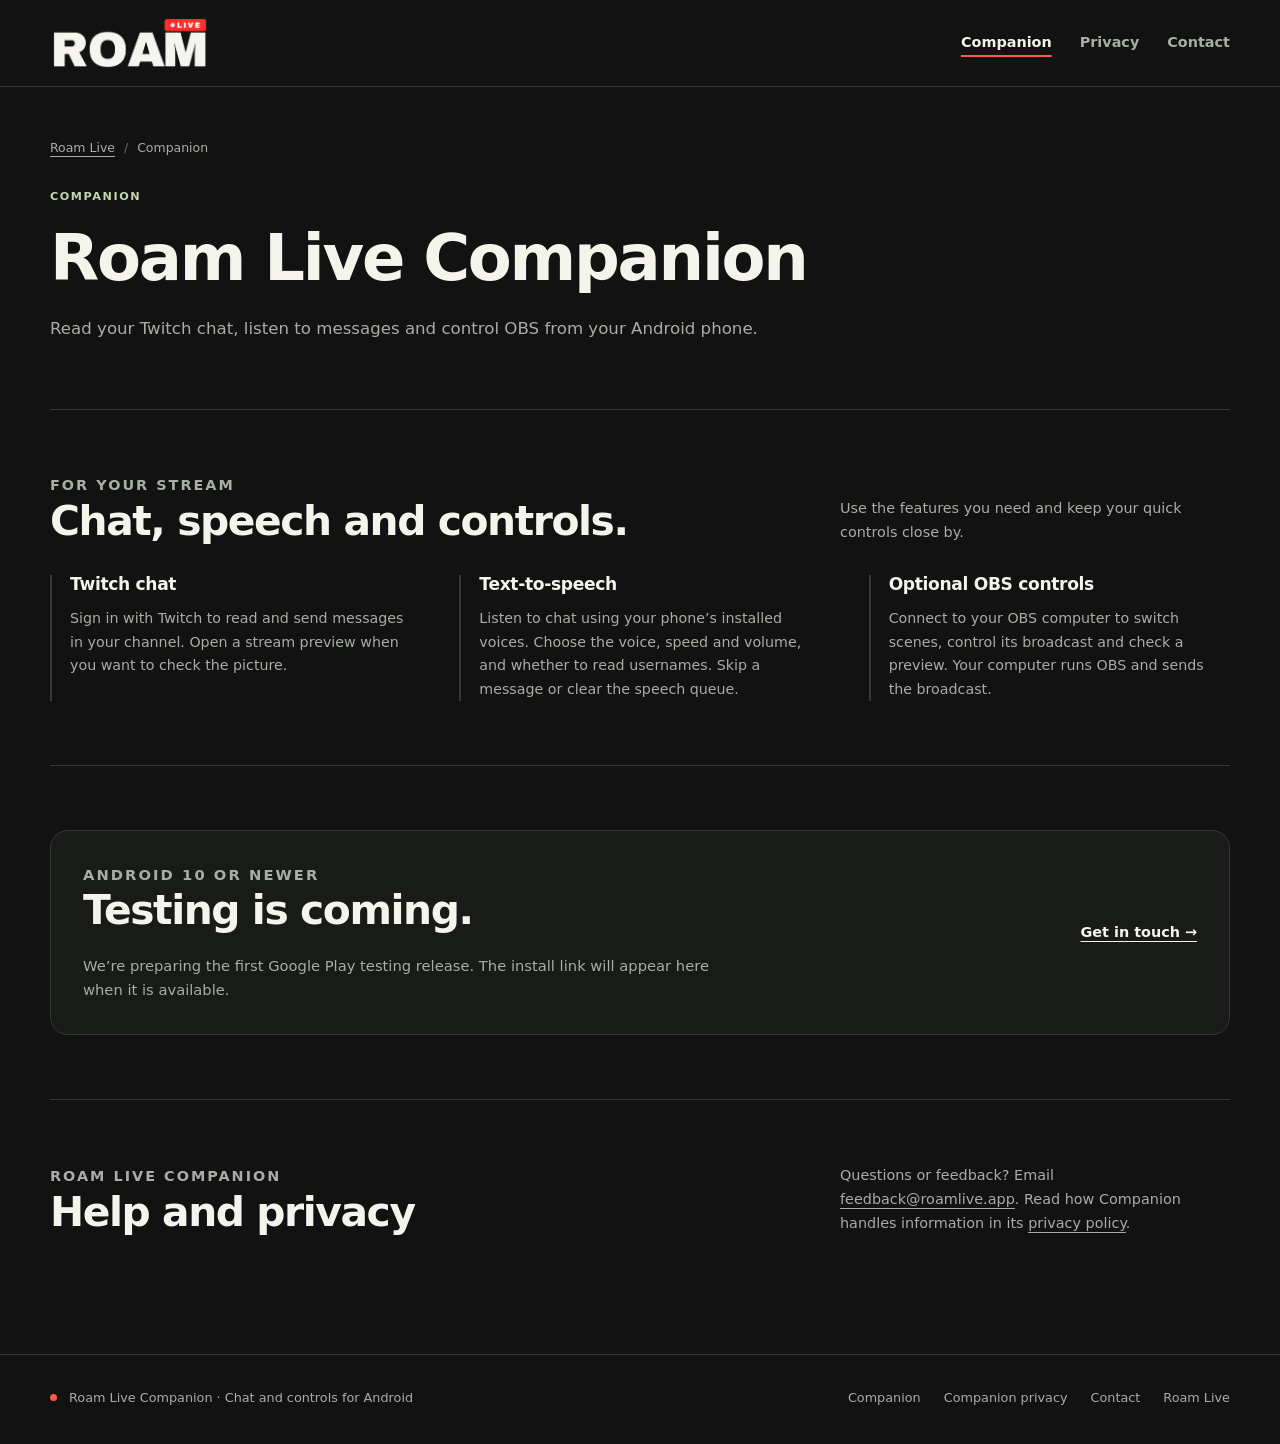
==== companion/index.html @ 7c198215 "Add Companion homepage and privacy policy" ====
<!doctype html>
<html lang="en"><head><meta charset="utf-8"><meta name="viewport" content="width=device-width,initial-scale=1"><meta name="theme-color" content="#111211"><title>Roam Live Companion | Twitch Chat, TTS and OBS Controls</title><meta name="description" content="Read and send Twitch chat, listen with text-to-speech and control OBS from Android. Roam Live Companion is preparing for its first Google Play testing release."><link rel="canonical" href="https://roamlive.app/companion/"><link rel="icon" type="image/svg+xml" href="/assets/favicon.svg"><link rel="stylesheet" href="/style.css?v=13b9493ed096"><meta property="og:type" content="website"><meta property="og:site_name" content="Roam Live"><meta property="og:title" content="Roam Live Companion | Twitch Chat, TTS and OBS Controls"><meta property="og:description" content="Read and send Twitch chat, listen with text-to-speech and control OBS from Android. Roam Live Companion is preparing for its first Google Play testing release."><meta property="og:url" content="https://roamlive.app/companion/"><meta property="og:image" content="https://roamlive.app/assets/social-card.png"><meta property="og:image:width" content="1200"><meta property="og:image:height" content="630"><meta property="og:image:alt" content="Roam Live. IRL streaming on Android."><meta name="twitter:card" content="summary_large_image"><script type="application/ld+json">{"@context":"https://schema.org","@type":"BreadcrumbList","itemListElement":[{"@type":"ListItem","position":1,"name":"Roam Live","item":"https://roamlive.app/"},{"@type":"ListItem","position":2,"name":"Roam Live Companion","item":"https://roamlive.app/companion/"}]}</script><script src="/site.js" defer></script></head>
<body><a class="skip-link" href="#main-content">Skip to content</a><header class="site-header"><div class="wrap header-inner"><a class="brand" href="/" aria-label="Roam Live home"><img src="/assets/wordmark.png" width="659" height="230" alt="Roam Live"></a><nav class="site-nav" aria-label="Main navigation"><a href="/companion/" aria-current="page">Companion</a><a href="/companion/privacy/">Privacy</a><a href="mailto:feedback@roamlive.app">Contact</a></nav></div></header><main id="main-content" class="wrap"><header class="page-head"><div class="breadcrumbs"><a href="/">Roam Live</a><span aria-hidden="true">/</span><span aria-current="page">Companion</span></div><p class="eyebrow">Companion</p><h1>Roam Live Companion</h1><p class="lead">Read your Twitch chat, listen to messages and control OBS from your Android phone.</p></header><section class="section" aria-labelledby="companion-features">
  <div class="section-head"><div><p class="eyebrow">For your stream</p><h2 id="companion-features">Chat, speech and controls.</h2></div><p>Use the features you need and keep your quick controls close by.</p></div>
  <div class="benefit-grid">
    <article><h3>Twitch chat</h3><p>Sign in with Twitch to read and send messages in your channel. Open a stream preview when you want to check the picture.</p></article>
    <article><h3>Text-to-speech</h3><p>Listen to chat using your phone’s installed voices. Choose the voice, speed and volume, and whether to read usernames. Skip a message or clear the speech queue.</p></article>
    <article><h3>Optional OBS controls</h3><p>Connect to your OBS computer to switch scenes, control its broadcast and check a preview. Your computer runs OBS and sends the broadcast.</p></article>
  </div>
</section>
<section class="section" aria-labelledby="companion-testing">
  <div class="home-question"><div><p class="eyebrow">Android 10 or newer</p><h2 id="companion-testing">Testing is coming.</h2><p>We’re preparing the first Google Play testing release. The install link will appear here when it is available.</p></div><a class="text-link" href="mailto:feedback@roamlive.app">Get in touch <span aria-hidden="true">→</span></a></div>
</section>
<section class="section" aria-labelledby="companion-help">
  <div class="section-head"><div><p class="eyebrow">Roam Live Companion</p><h2 id="companion-help">Help and privacy</h2></div><p style="overflow-wrap:anywhere">Questions or feedback? Email <a href="mailto:feedback@roamlive.app">feedback@roamlive.app</a>. Read how Companion handles information in its <a href="/companion/privacy/">privacy policy</a>.</p></div>
</section>
</main><footer class="site-footer"><div class="wrap footer-inner"><div class="footer-brand"><span class="live-dot" aria-hidden="true"></span><span>Roam Live Companion · Chat and controls for Android</span></div><nav class="footer-links" aria-label="Footer navigation"><a href="/companion/">Companion</a><a href="/companion/privacy/">Companion privacy</a><a href="mailto:feedback@roamlive.app">Contact</a><a href="/">Roam Live</a></nav></div></footer></body></html>
---- style.css ----
:root{color-scheme:dark;--bg:#111211;--panel:#191b19;--raised:#222522;--ink:#f4f3ec;--muted:#a8ada6;--line:#353a34;--red:#ff594b;--red-deep:#a82621;--green:#c2d7ad;--max:1180px;--radius:18px;font-family:Inter,ui-sans-serif,system-ui,-apple-system,BlinkMacSystemFont,"Segoe UI",sans-serif;font-size:16px;line-height:1.65}*{box-sizing:border-box}html{scroll-behavior:smooth;scroll-padding-top:100px}body{margin:0;background:var(--bg);color:var(--ink)}img,svg{max-width:100%}img{display:block}a{color:inherit;text-underline-offset:4px;text-decoration-thickness:1px}a:hover{color:var(--red)}button,input{font:inherit}button{cursor:pointer}button,a,input,summary{-webkit-tap-highlight-color:transparent}a:focus-visible,button:focus-visible,summary:focus-visible,input:focus-visible{outline:3px solid var(--green);outline-offset:5px}::selection{background:var(--red);color:var(--bg)}[hidden]{display:none!important}.wrap{width:min(calc(100% - 64px),var(--max));margin-inline:auto}.skip-link{position:fixed;left:16px;top:12px;z-index:100;background:var(--ink);color:var(--bg);padding:12px;transform:translateY(-160%)}.skip-link:focus{transform:none}.site-header{border-bottom:1px solid var(--line);background:var(--bg)}.header-inner{min-height:86px;display:flex;align-items:center;justify-content:space-between;gap:28px}.brand{display:flex;align-items:center;text-decoration:none;flex-shrink:0}.brand img{width:160px;height:auto}.site-nav{display:flex;align-items:center;gap:28px;font-size:.9rem;font-weight:600}.site-nav>a{text-decoration:none;color:var(--muted)}.site-nav>a:hover,.site-nav>a[aria-current=page]{color:var(--ink)}.site-nav>a[aria-current=page]{text-decoration:underline;text-decoration-color:var(--red);text-decoration-thickness:2px;text-underline-offset:8px}.site-nav .nav-download{border:1px solid var(--line);border-radius:8px;padding:8px 14px;color:var(--ink)}.site-nav .nav-download:hover{border-color:var(--red)}h1,h2,h3,h4{line-height:1.14;letter-spacing:-.035em;font-weight:650;margin:0 0 20px}h1{font-size:clamp(2.7rem,5.7vw,5rem)}h2{font-size:clamp(1.8rem,3.3vw,2.55rem)}h3{font-size:1.32rem;letter-spacing:-.02em}p{margin:0 0 20px}ul,ol{margin:0 0 24px;padding-left:24px}li+li{margin-top:8px}strong{color:var(--ink);font-weight:650}.eyebrow{display:flex;align-items:center;gap:9px;margin:0 0 22px;color:var(--green);font-size:.7rem;font-weight:700;letter-spacing:.14em;text-transform:uppercase}.live-dot{width:7px;height:7px;display:inline-block;flex-shrink:0;border-radius:50%;background:var(--red)}.muted,.small{color:var(--muted)}.small{font-size:.84rem}.lead{font-size:1.13rem;line-height:1.7;color:var(--muted);max-width:610px}.button{display:inline-flex;align-items:center;justify-content:center;gap:16px;min-height:50px;padding:12px 21px;border:1px solid var(--red);border-radius:9px;background:var(--red);color:var(--bg);text-decoration:none;font-size:.93rem;font-weight:700;transition:background .15s,transform .15s}.button:hover{background:#ff776c;color:var(--bg);transform:translateY(-2px)}.button.secondary{color:var(--ink);background:transparent;border-color:var(--line)}.button.secondary:hover{border-color:var(--muted);background:var(--panel)}.actions{display:flex;flex-wrap:wrap;gap:12px;margin:28px 0 18px}.arrow{font-size:1.25em;line-height:1}.hero{display:grid;grid-template-columns:minmax(0,1.2fr) minmax(0,1fr);gap:60px;align-items:center;padding:46px 0 48px}.hero h1{max-width:650px;line-height:1.04;margin-bottom:26px}.hero h1 span{color:var(--red)}.hero .lead{max-width:550px}.hero-meta{font-size:.77rem;color:var(--muted);display:flex;flex-wrap:wrap;gap:9px;align-items:center}.hero-meta i{width:3px;height:3px;border-radius:50%;background:var(--muted)}.route-visual{position:relative;border:1px solid var(--line);border-radius:var(--radius);padding:24px;background:var(--panel);overflow:hidden}.mini-phone{width:100%;aspect-ratio:2.35;border:2px solid #626b60;border-radius:22px;background:#2b352a;position:relative;overflow:hidden;box-shadow:0 16px 35px #0003}.mini-phone svg{width:100%;height:100%;position:absolute;inset:0}.mini-phone .camera-tag{position:absolute;top:14px;left:15px;display:flex;align-items:center;gap:6px;background:#111d;padding:5px 9px;border-radius:6px;font-size:.63rem;font-weight:650}.mini-phone .phone-label{position:absolute;bottom:12px;left:15px;font-size:.65rem;font-weight:600;letter-spacing:.02em;color:#fff}.mini-phone .frame-corner{position:absolute;inset:35% 39%;border:1px solid #ffffff60;border-radius:2px}.section{padding:64px 0;border-top:1px solid var(--line)}.section-head{display:flex;justify-content:space-between;align-items:end;gap:28px;margin-bottom:30px}.section-head h2{margin:0}.section-head p{color:var(--muted);font-size:.9rem;max-width:390px;margin:0}.guide-grid{display:grid;grid-template-columns:repeat(4,minmax(0,1fr));gap:14px}.guide-card{position:relative;display:flex;flex-direction:column;min-height:284px;padding:23px;border:1px solid var(--line);border-radius:var(--radius);background:var(--panel);text-decoration:none;transition:border-color .18s,transform .18s}.guide-card:hover{border-color:var(--red);transform:translateY(-4px);color:var(--ink)}.guide-card:first-child{background:#26201d;border-color:#73453b}.guide-card .card-top{display:flex;align-items:center;justify-content:space-between;margin-bottom:35px}.guide-card .card-icon{width:28px;height:28px;color:var(--green)}.guide-card:first-child .card-icon{color:var(--red)}.card-number{font-family:ui-monospace,monospace;font-size:.7rem;color:var(--muted)}.guide-card h3{margin-bottom:12px;font-size:1.28rem}.guide-card p{font-size:.86rem;color:var(--muted);line-height:1.65;margin:0 0 24px}.guide-card .card-link-label{margin-top:auto;display:flex;justify-content:space-between;font-size:.78rem;font-weight:650}.benefit-grid{display:grid;grid-template-columns:repeat(3,1fr);gap:48px}.benefit-grid article{padding-left:18px;border-left:2px solid var(--line)}.benefit-grid h3{font-size:1.07rem;margin-bottom:13px}.benefit-grid p{font-size:.89rem;color:var(--muted);margin:0}.home-question{display:flex;justify-content:space-between;align-items:center;gap:32px;padding:32px;border:1px solid var(--line);border-radius:var(--radius);background:var(--panel)}.home-question h3{font-size:1.4rem;margin-bottom:10px}.home-question p{color:var(--muted);max-width:640px;margin:0;font-size:.92rem}.text-link{white-space:nowrap;color:var(--ink);font-size:.9rem;font-weight:600}.site-footer{border-top:1px solid var(--line);margin-top:24px}.footer-inner{display:flex;justify-content:space-between;align-items:center;gap:30px;padding:32px 0 36px;font-size:.8rem;color:var(--muted)}.footer-brand{display:flex;align-items:center;gap:12px}.footer-links{display:flex;flex-wrap:wrap;gap:23px}.footer-links a{text-decoration:none}.breadcrumbs{font-size:.78rem;color:var(--muted);margin-bottom:29px}.breadcrumbs span{padding-inline:9px;color:#646d61}.page-head{padding:51px 0 46px;max-width:850px}.page-head h1{font-size:clamp(2.6rem,5vw,4.2rem);max-width:900px;margin-bottom:20px}.page-head .lead{font-size:1.04rem;max-width:710px}.page-head .eyebrow{margin-bottom:16px}.page-meta{font-family:ui-monospace,SFMono-Regular,monospace;font-size:.68rem;letter-spacing:.04em;color:var(--muted)}.guide-layout{display:grid;grid-template-columns:214px minmax(0,1fr);gap:58px;align-items:start;padding:0 0 70px}.page-toc{position:sticky;top:28px;padding-top:8px;font-size:.78rem}.page-toc p{font-size:.64rem;letter-spacing:.14em;text-transform:uppercase;font-weight:700;color:var(--muted);margin:0 0 15px}.page-toc ol{list-style:none;padding:0;display:flex;flex-direction:column;gap:5px}.page-toc li{margin:0}.page-toc a{display:block;border-left:1px solid var(--line);padding:8px 0 8px 14px;text-decoration:none;color:var(--muted);line-height:1.4}.page-toc a:hover{border-color:var(--red);color:var(--ink)}.page-toc .toc-extra{margin-top:24px;border-top:1px solid var(--line);padding-top:20px}.page-toc .toc-extra a{border-left:0;padding-left:0}.prose{max-width:820px;min-width:0;color:#c9cfc5;font-size:.94rem;overflow-wrap:break-word}.prose h2{color:var(--ink);font-size:1.8rem;margin:54px 0 22px;padding-top:35px;border-top:1px solid var(--line)}.prose>h2:first-child,.prose>section:first-child>h2{margin-top:0;padding-top:0;border-top:0}.prose h3{color:var(--ink);font-size:1.15rem;margin:30px 0 14px}.prose h4{color:var(--ink);font-size:1rem;margin-top:24px}.prose a{color:var(--ink);text-decoration-color:#6d7766}.prose a:hover{text-decoration-color:var(--red)}.prose code{font-family:ui-monospace,SFMono-Regular,Consolas,monospace;font-size:.86em;border-radius:4px;padding:2px 5px;background:#282e26;color:#e2eadc;overflow-wrap:anywhere}.prose pre{white-space:pre-wrap;overflow-wrap:anywhere;padding:20px;background:#0b0e0b;border:1px solid var(--line);border-radius:10px;font-size:.83rem;line-height:1.8}.prose pre code{padding:0;background:none;color:inherit;font-size:inherit}.prose blockquote{margin:24px 0;padding:18px 22px;border-left:3px solid var(--green);background:var(--panel);border-radius:0 9px 9px 0}.prose blockquote p:last-child{margin:0}.callout{margin:26px 0;padding:23px 25px;background:var(--panel);border:1px solid var(--line);border-left:3px solid var(--green);border-radius:10px}.callout.important{border-left-color:var(--red);background:#221d19}.callout h3{margin:0 0 10px;font-size:1rem}.callout p:last-child,.callout ol:last-child,.callout ul:last-child{margin-bottom:0}.quick-steps{list-style:none;padding:0!important;counter-reset:steps;display:grid;gap:0;border:1px solid var(--line);border-radius:var(--radius);overflow:hidden;background:var(--panel);margin:24px 0 30px}.quick-steps>li{position:relative;padding:21px 25px 21px 72px;margin:0!important;counter-increment:steps;border-bottom:1px solid var(--line)}.quick-steps>li:last-child{border:0}.quick-steps>li:before{content:counter(steps);position:absolute;left:24px;top:23px;display:grid;place-items:center;width:27px;height:27px;border:1px solid #66735d;border-radius:8px;color:var(--green);font-size:.74rem;font-family:ui-monospace,monospace}.quick-steps strong{display:block;margin-bottom:5px}.quick-steps p{margin:0;font-size:.9rem}.url-anatomy{padding:24px;border:1px solid #76513f;border-radius:var(--radius);background:#221f19;margin:24px 0}.url-anatomy .anatomy-label{display:block;font-size:.64rem;letter-spacing:.1em;font-weight:700;color:var(--muted);text-transform:uppercase;margin-bottom:8px}.url-anatomy .url-parts{display:flex;align-items:center;flex-wrap:wrap;gap:10px;margin-bottom:21px}.url-anatomy code{background:#333127;color:#e0e5c8;padding:7px 9px}.url-anatomy .key{color:#ffc4b3;background:#3b2923}.url-anatomy .url-result{padding:17px 18px;background:#0f110e;border-radius:8px;line-height:1.9;overflow-wrap:anywhere}.url-anatomy .url-result code{padding:0;background:transparent}.url-anatomy .url-result .key{color:#ffc4b3}.url-anatomy p:last-child{margin:16px 0 0;font-size:.83rem}.provider-list{display:flex;flex-wrap:wrap;gap:8px;margin:21px 0}.provider-list a{display:inline-flex;align-items:center;min-height:39px;padding:6px 13px;border:1px solid var(--line);border-radius:7px;font-size:.8rem;text-decoration:none}.provider-list a:hover{border-color:var(--red)}.provider{margin:16px 0;border:1px solid var(--line);border-radius:var(--radius);overflow:hidden;background:var(--panel)}details>summary{cursor:pointer;list-style:none}details>summary::-webkit-details-marker{display:none}.provider>summary{position:relative;padding:21px 55px 21px 24px;font-weight:650;color:var(--ink)}.provider>summary:after,.faq-item>summary:after{content:"+";position:absolute;right:24px;font-size:1.3rem;font-weight:400;color:var(--muted);top:17px}.provider[open]>summary:after,.faq-item[open]>summary:after{content:"−"}.provider[open]>summary{border-bottom:1px solid var(--line)}.provider-body{padding:24px}.provider-body h3:first-child{margin-top:0}.provider-body>*:last-child{margin-bottom:0}.provider-label{font-size:.65rem;color:var(--muted);font-weight:400;display:block;margin-top:4px}.table-scroll{overflow-x:auto;border:1px solid var(--line);border-radius:10px;margin:22px 0 30px;scrollbar-color:#596451 var(--panel)}table{border-collapse:collapse;width:100%;font-size:.84rem}th,td{text-align:left;padding:14px 17px;vertical-align:top;border-bottom:1px solid var(--line)}thead{background:var(--panel);color:var(--ink)}th{font-size:.74rem;letter-spacing:.025em;font-weight:600}td:first-child{color:var(--ink);font-weight:600;min-width:110px}tr:last-child td{border-bottom:0}.diagram-flow{display:flex;align-items:stretch;justify-content:space-between;gap:12px;margin:26px 0;padding:22px;border:1px solid var(--line);border-radius:var(--radius);background:var(--panel)}.diagram-flow .flow-node{flex:1;min-width:0;text-align:center;padding:10px 4px}.diagram-flow strong{display:block;margin-bottom:5px}.diagram-flow small{color:var(--muted);display:block;font-size:.75rem}.diagram-flow .flow-arrow{align-self:center;color:var(--green)}.next-guide{margin-top:50px;border-top:1px solid var(--line);padding-top:25px;display:flex;justify-content:space-between;gap:20px;align-items:center;font-size:.9rem}.next-guide p{margin:0;color:var(--muted)}.faq-search{position:relative;margin:0 0 25px}.faq-search label{display:block;font-size:.76rem;font-weight:650;margin-bottom:9px}.faq-search input{width:100%;min-height:54px;padding:13px 18px 13px 46px;border:1px solid var(--line);border-radius:10px;background:var(--panel);color:var(--ink);font-size:.95rem}.faq-search input::placeholder{color:var(--muted)}.faq-search svg{position:absolute;left:16px;bottom:17px;width:20px;height:20px;color:var(--muted)}.faq-count{font-size:.78rem;color:var(--muted);margin-bottom:22px}.faq-group h2{font-size:1.6rem}.faq-item{border-bottom:1px solid var(--line);padding:0;background:transparent;scroll-margin-top:25px}.faq-item>summary{position:relative;padding:20px 45px 20px 0;color:var(--ink);font-weight:550;font-size:.96rem;line-height:1.5}.faq-item>summary:after{right:9px;top:16px}.faq-item[open]>summary{color:var(--green)}.faq-answer{padding:0 28px 22px 0;font-size:.91rem}.faq-answer>*:last-child{margin-bottom:0}.faq-item:target{background:#1b2019;border-radius:8px;padding-inline:15px}.empty-state{padding:30px;border:1px dashed var(--line);border-radius:10px}.reference-group{padding:0 0 10px}.reference-group>summary{font-size:1.16rem;font-weight:650;color:var(--ink);padding:18px 0;border-top:1px solid var(--line)}.reference-group>summary:before{content:"+ ";color:var(--green)}.reference-group[open]>summary:before{content:"− "}.site-notice{font-size:.8rem;color:var(--muted);padding:18px 20px;border-radius:9px;background:var(--panel);margin:24px 0}.docs-intro{padding-bottom:50px}.guide-grid.large .guide-card{min-height:300px}.no-results-link{margin-top:35px}.sr-only{position:absolute;width:1px;height:1px;padding:0;margin:-1px;overflow:hidden;clip:rect(0,0,0,0);white-space:nowrap;border:0}
@media(min-width:1500px){.hero{padding-block:55px}.guide-card{min-height:300px}}
@media(max-width:1060px){.hero{gap:35px}.guide-grid{grid-template-columns:repeat(2,minmax(0,1fr))}.guide-card{min-height:255px}.guide-card .card-top{margin-bottom:28px}.guide-layout{grid-template-columns:185px minmax(0,1fr);gap:32px}.benefit-grid{gap:25px}.brand img{width:145px}}
@media(max-width:760px){.wrap{width:calc(100% - 36px)}.header-inner{min-height:75px;gap:20px}.brand img{width:131px}.site-nav{gap:18px;font-size:.8rem}.site-nav .nav-download{display:none}.hero{grid-template-columns:minmax(0,1fr);gap:34px;padding:44px 0 45px}.hero h1{font-size:clamp(2.8rem,8.7vw,4.5rem);max-width:640px}.hero .lead{max-width:600px}.route-visual{max-width:470px;width:100%;padding:22px;justify-self:center}.section{padding:40px 0}.section-head{display:block}.section-head p{margin-top:15px;max-width:500px}.guide-card{padding:21px;min-height:255px}.guide-card .card-top{margin-bottom:27px}.guide-card h3{font-size:1.2rem}.guide-card p{font-size:.84rem}.benefit-grid{grid-template-columns:1fr;gap:28px}.home-question{display:block;padding:25px}.home-question .text-link{display:inline-block;margin-top:22px}.footer-inner{align-items:flex-start;flex-direction:column;gap:20px}.footer-links{gap:22px}.page-head{padding:35px 0 28px}.page-head h1{font-size:2.75rem}.page-head .lead{font-size:1rem}.guide-layout{display:block;padding-bottom:40px}.page-toc{position:static;border:1px solid var(--line);border-radius:10px;padding:18px;margin-bottom:34px}.page-toc ol{display:grid;grid-template-columns:repeat(2,minmax(0,1fr));column-gap:15px;margin:0}.page-toc a{padding-block:8px}.page-toc .toc-extra{display:none}.prose{font-size:.94rem}.prose h2{font-size:1.65rem;margin-top:40px;padding-top:28px}.diagram-flow{gap:5px;padding:12px;font-size:.8rem}.diagram-flow small{font-size:.68rem}.next-guide{align-items:flex-start;flex-direction:column}.breadcrumbs{margin-bottom:20px}.provider-body{padding:20px}.url-anatomy{padding:20px}.guide-grid.large .guide-card{min-height:255px}}
@media(max-width:420px){.header-inner{flex-wrap:wrap;justify-content:space-between;padding:17px 0;gap:13px}.brand img{width:123px}.site-nav{gap:14px;font-size:.77rem}.guide-grid{grid-template-columns:1fr}.guide-card{min-height:218px}.guide-card .card-top{margin-bottom:22px}.guide-card p{max-width:280px}.guide-card .card-link-label{padding-top:5px}.hero h1{font-size:2.9rem}.hero .lead{font-size:1.02rem}.route-visual{padding:18px}.actions{gap:10px}.button{padding:12px 17px;font-size:.86rem}.page-toc ol{grid-template-columns:repeat(2,minmax(0,1fr));font-size:.73rem}.quick-steps>li{padding:19px 17px 19px 57px}.quick-steps>li:before{left:17px;top:20px;width:24px;height:24px}.url-anatomy{padding:17px}.url-anatomy .url-result{padding:14px}.prose pre{padding:15px;font-size:.75rem}.callout{padding:19px}.page-head h1{font-size:2.45rem}.faq-item>summary{font-size:.91rem}.footer-links{gap:17px}}
@media(prefers-reduced-motion:reduce){html{scroll-behavior:auto}*,*:before,*:after{transition:none!important;animation:none!important}.button:hover,.guide-card:hover{transform:none}}

.url-parts>div{min-width:0}.url-parts code{display:inline-block}.breadcrumbs span[aria-current]{padding-inline:0;color:var(--muted)}.quick-steps>li>strong{display:inline}.quick-steps>li>strong:first-child{display:block}.table-scroll:focus-visible{outline:3px solid var(--green);outline-offset:5px}tr:last-child th{border-bottom:0}

.hero>div{min-width:0}.hero h1,.page-head h1{overflow-wrap:anywhere}.page-toc a{overflow-wrap:anywhere}.route-visual{min-width:0}

.destination-choices{position:relative;padding-top:29px;text-align:center}
.destination-choices:before{content:"";position:absolute;left:50%;top:0;height:19px;border-left:1px solid #65735d}
.destination-choices:after{content:"";position:absolute;left:calc(50% - 3px);top:13px;width:7px;height:7px;border-right:1px solid #65735d;border-bottom:1px solid #65735d;transform:rotate(45deg)}
.destination-choices>p{font-size:.84rem;font-weight:650;margin:0 0 13px}
.destination-choices ul{display:grid;grid-template-columns:repeat(2,minmax(0,1fr));gap:9px;list-style:none;padding:0;margin:0}
.destination-choices li{margin:0;min-width:0}
.destination-choices a{display:flex;flex-direction:column;justify-content:center;gap:7px;height:100%;min-height:92px;padding:12px 9px;border:1px solid var(--line);border-radius:8px;background:#141714;text-decoration:none;overflow-wrap:anywhere}
.destination-choices a:hover{border-color:var(--green);color:var(--ink)}
.destination-choices strong{font-size:.8rem;line-height:1.5;text-decoration:underline;text-decoration-color:#65735d;text-underline-offset:3px}
.destination-choices small{display:block;color:var(--muted);font-size:.73rem;line-height:1.5}
.destination-other{display:block;color:var(--muted);font-size:.73rem;margin-top:12px}
.obs-control-note{display:flex;gap:12px;align-items:start;margin-top:20px;padding-top:18px;border-top:1px solid var(--line)}
.obs-control-note>svg{width:20px;height:20px;flex-shrink:0;color:var(--green);margin-top:2px}
.obs-control-note strong{display:block;font-size:.8rem;margin-bottom:5px}
.obs-control-note p{font-size:.75rem;line-height:1.6;color:var(--muted);margin:0}

.prose>span:first-child+h2{margin-top:0;padding-top:0;border-top:0}

.header-inner{flex-wrap:wrap}.site-nav{flex-wrap:wrap;row-gap:12px}
.overlay-picker{display:grid;grid-template-columns:repeat(2,minmax(0,1fr));gap:12px;margin:0 0 28px}
.overlay-picker>a{display:flex;flex-direction:column;align-items:flex-start;gap:8px;min-width:0;padding:21px;border:1px solid var(--line);border-radius:var(--radius);background:var(--panel);text-decoration:none}
.overlay-picker>a:hover{border-color:var(--green)}
.overlay-picker strong{font-size:1rem;text-decoration:underline;text-decoration-color:#65735d;text-underline-offset:4px}
.overlay-picker>a>span:last-child{font-size:.85rem;color:var(--muted);line-height:1.6}
.overlay-picker-example{padding:8px 11px;margin-bottom:6px;border-radius:6px;background:#10160f;color:var(--green);font-family:ui-monospace,monospace;font-size:.8rem;overflow-wrap:anywhere}
.overlay-cost{padding:18px 21px;margin:22px 0;border:1px solid #776040;border-left:3px solid #d9b879;border-radius:8px;background:#211e17}
.overlay-cost>strong{display:block;margin-bottom:7px;color:#efcf92;font-size:.88rem}
.overlay-cost p{margin:0;font-size:.87rem;line-height:1.7;color:#d8d0c1}
.overlay-example{display:flex;flex-wrap:wrap;align-items:center;gap:12px;padding:20px;margin:22px 0;background:var(--panel);border:1px solid var(--line);border-radius:10px}
.overlay-example-label{flex-basis:100%;font-size:.76rem;color:var(--muted)}
.overlay-example>code{font-size:.92rem}.overlay-example>p{flex-basis:100%;margin:0;font-size:.85rem}
.copy-value{min-height:44px;padding:8px 12px;border:1px solid #5e6b54;border-radius:7px;background:transparent;color:var(--green);font:inherit;font-size:.77rem;cursor:pointer}
.copy-value:hover{background:#303b2b}.copy-value:focus-visible{outline:3px solid var(--green);outline-offset:3px}
.overlay-token-table{table-layout:fixed}.overlay-token-table th,.overlay-token-table td{overflow-wrap:anywhere}
.overlay-token-table th:first-child{width:32%}.overlay-token-table th:last-child{width:25%}
.overlay-token-table tbody th>code{display:block;font-size:.82rem;width:fit-content;max-width:100%;padding:4px 6px}
.overlay-token-table .copy-value{display:block;margin-top:8px}
@media(max-width:480px){.overlay-picker{grid-template-columns:1fr}.overlay-picker>a{padding:18px}.overlay-token-table th,.overlay-token-table td{padding:12px 9px}.overlay-token-table th:first-child{width:34%}.overlay-token-table th:last-child{width:24%}.overlay-token-table tbody th>code{font-size:.73rem}.overlay-cost{padding:16px}.overlay-example{padding:17px}}
@media(max-width:760px){.overlays-page .page-toc{display:none}}
@media(max-width:600px){
  .overlay-token-table,.overlay-token-table tbody{display:block}
  .overlay-token-table thead{position:absolute;width:1px;height:1px;padding:0;overflow:hidden;clip:rect(0,0,0,0);white-space:nowrap}
  .overlay-token-table tr{display:block;padding:16px;border-bottom:1px solid var(--line)}
  .overlay-token-table tr:last-child{border-bottom:0}
  .overlay-token-table tbody th{display:flex;align-items:center;justify-content:space-between;gap:10px;width:auto!important;padding:0 0 12px;border:0}
  .overlay-token-table tbody th>code{font-size:.86rem;white-space:normal}
  .overlay-token-table .copy-value{margin-top:0;flex-shrink:0}
  .overlay-token-table td{display:block;border:0;padding:0;font-size:.9rem}
  .overlay-token-table td:last-child{margin-top:8px;color:var(--muted)}
  .overlay-token-table td:last-child:before{content:"Example: ";font-size:.82rem}
  .overlay-picker-example{display:none}
}
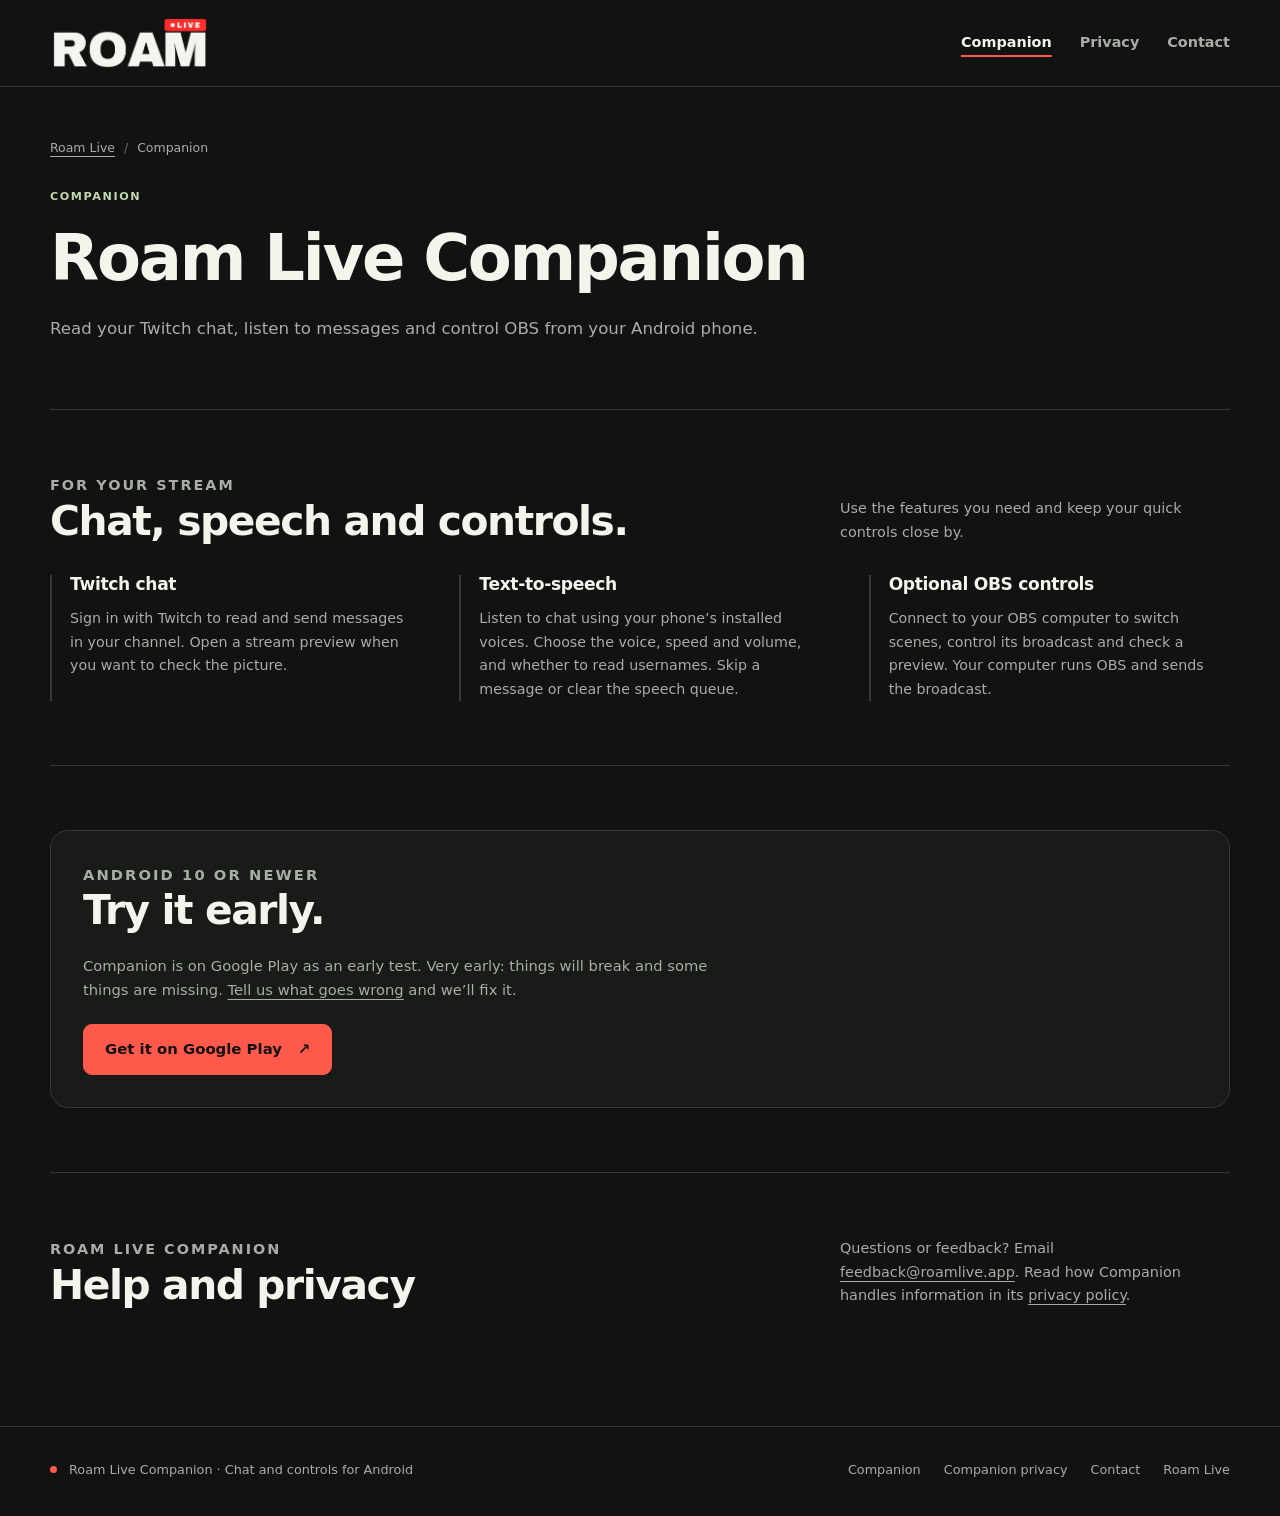
==== commit 171e4144: "Add the Google Play link to the Companion page" ====
--- a/companion/index.html
+++ b/companion/index.html
@@ -1,5 +1,5 @@
 <!doctype html>
-<html lang="en"><head><meta charset="utf-8"><meta name="viewport" content="width=device-width,initial-scale=1"><meta name="theme-color" content="#111211"><title>Roam Live Companion | Twitch Chat, TTS and OBS Controls</title><meta name="description" content="Read and send Twitch chat, listen with text-to-speech and control OBS from Android. Roam Live Companion is preparing for its first Google Play testing release."><link rel="canonical" href="https://roamlive.app/companion/"><link rel="icon" type="image/svg+xml" href="/assets/favicon.svg"><link rel="stylesheet" href="/style.css?v=13b9493ed096"><meta property="og:type" content="website"><meta property="og:site_name" content="Roam Live"><meta property="og:title" content="Roam Live Companion | Twitch Chat, TTS and OBS Controls"><meta property="og:description" content="Read and send Twitch chat, listen with text-to-speech and control OBS from Android. Roam Live Companion is preparing for its first Google Play testing release."><meta property="og:url" content="https://roamlive.app/companion/"><meta property="og:image" content="https://roamlive.app/assets/social-card.png"><meta property="og:image:width" content="1200"><meta property="og:image:height" content="630"><meta property="og:image:alt" content="Roam Live. IRL streaming on Android."><meta name="twitter:card" content="summary_large_image"><script type="application/ld+json">{"@context":"https://schema.org","@type":"BreadcrumbList","itemListElement":[{"@type":"ListItem","position":1,"name":"Roam Live","item":"https://roamlive.app/"},{"@type":"ListItem","position":2,"name":"Roam Live Companion","item":"https://roamlive.app/companion/"}]}</script><script src="/site.js" defer></script></head>
+<html lang="en"><head><meta charset="utf-8"><meta name="viewport" content="width=device-width,initial-scale=1"><meta name="theme-color" content="#111211"><title>Roam Live Companion | Twitch Chat, TTS and OBS Controls</title><meta name="description" content="Read and send Twitch chat, listen with text-to-speech and control OBS from Android. Roam Live Companion is on Google Play as an early test."><link rel="canonical" href="https://roamlive.app/companion/"><link rel="icon" type="image/svg+xml" href="/assets/favicon.svg"><link rel="stylesheet" href="/style.css?v=efe008e86041"><meta property="og:type" content="website"><meta property="og:site_name" content="Roam Live"><meta property="og:title" content="Roam Live Companion | Twitch Chat, TTS and OBS Controls"><meta property="og:description" content="Read and send Twitch chat, listen with text-to-speech and control OBS from Android. Roam Live Companion is on Google Play as an early test."><meta property="og:url" content="https://roamlive.app/companion/"><meta property="og:image" content="https://roamlive.app/assets/social-card.png"><meta property="og:image:width" content="1200"><meta property="og:image:height" content="630"><meta property="og:image:alt" content="Roam Live. IRL streaming on Android."><meta name="twitter:card" content="summary_large_image"><script type="application/ld+json">{"@context":"https://schema.org","@type":"BreadcrumbList","itemListElement":[{"@type":"ListItem","position":1,"name":"Roam Live","item":"https://roamlive.app/"},{"@type":"ListItem","position":2,"name":"Roam Live Companion","item":"https://roamlive.app/companion/"}]}</script><script src="/site.js" defer></script></head>
 <body><a class="skip-link" href="#main-content">Skip to content</a><header class="site-header"><div class="wrap header-inner"><a class="brand" href="/" aria-label="Roam Live home"><img src="/assets/wordmark.png" width="659" height="230" alt="Roam Live"></a><nav class="site-nav" aria-label="Main navigation"><a href="/companion/" aria-current="page">Companion</a><a href="/companion/privacy/">Privacy</a><a href="mailto:feedback@roamlive.app">Contact</a></nav></div></header><main id="main-content" class="wrap"><header class="page-head"><div class="breadcrumbs"><a href="/">Roam Live</a><span aria-hidden="true">/</span><span aria-current="page">Companion</span></div><p class="eyebrow">Companion</p><h1>Roam Live Companion</h1><p class="lead">Read your Twitch chat, listen to messages and control OBS from your Android phone.</p></header><section class="section" aria-labelledby="companion-features">
   <div class="section-head"><div><p class="eyebrow">For your stream</p><h2 id="companion-features">Chat, speech and controls.</h2></div><p>Use the features you need and keep your quick controls close by.</p></div>
   <div class="benefit-grid">
@@ -9,7 +9,7 @@
   </div>
 </section>
 <section class="section" aria-labelledby="companion-testing">
-  <div class="home-question"><div><p class="eyebrow">Android 10 or newer</p><h2 id="companion-testing">Testing is coming.</h2><p>We’re preparing the first Google Play testing release. The install link will appear here when it is available.</p></div><a class="text-link" href="mailto:feedback@roamlive.app">Get in touch <span aria-hidden="true">→</span></a></div>
+  <div class="home-question"><div><p class="eyebrow">Android 10 or newer</p><h2 id="companion-testing">Try it early.</h2><p>Companion is on Google Play as an early test. Very early: things will break and some things are missing. <a href="mailto:feedback@roamlive.app">Tell us what goes wrong</a> and we’ll fix it.</p><p style="margin-top:22px"><a class="button" href="https://play.google.com/store/apps/details?id=dev.whitespc.roam.companion">Get it on Google Play <span aria-hidden="true">↗</span></a></p></div></div>
 </section>
 <section class="section" aria-labelledby="companion-help">
   <div class="section-head"><div><p class="eyebrow">Roam Live Companion</p><h2 id="companion-help">Help and privacy</h2></div><p style="overflow-wrap:anywhere">Questions or feedback? Email <a href="mailto:feedback@roamlive.app">feedback@roamlive.app</a>. Read how Companion handles information in its <a href="/companion/privacy/">privacy policy</a>.</p></div>
--- a/style.css
+++ b/style.css
@@ -61,3 +61,26 @@
   .overlay-token-table td:last-child:before{content:"Example: ";font-size:.82rem}
   .overlay-picker-example{display:none}
 }
+
+.url-builder{margin:24px 0 16px;padding:24px;border:1px solid var(--line);border-radius:var(--radius);background:var(--panel)}
+.builder-fields{margin-bottom:26px}
+.builder-field+.builder-field{margin-top:22px}
+.builder-field label{display:block;color:var(--ink);font-weight:650;margin-bottom:3px}
+.field-hint{margin:0 0 9px;color:var(--muted);font-size:.84rem}
+.builder-field input{width:100%;min-height:48px;padding:10px 14px;border:1px solid #6f7a69;border-radius:9px;background:var(--bg);color:var(--ink);font-family:ui-monospace,SFMono-Regular,Consolas,monospace;font-size:1rem}
+.builder-field input:focus-visible{outline-offset:2px}
+.builder-field input[aria-invalid=true]{border-color:var(--red)}
+.builder-generate{margin-top:10px}
+.field-error{margin:8px 0 0;color:#ff8a7f;font-size:.86rem}
+.field-error:empty{margin:0}
+.field-note{margin:10px 0 0;font-size:.86rem}
+.prose .url-builder h3{font-size:1rem;margin:0 0 10px}
+.prose .builder-url{margin:0}
+.builder-output+.builder-output{margin-top:22px}
+.url-mine{color:var(--red);font-weight:700}
+.builder-copy{display:flex;flex-wrap:wrap;align-items:center;gap:8px 14px;margin-top:10px}
+.copy-status{margin:0;color:var(--green);font-size:.86rem}
+.copy-value:disabled{opacity:.5;cursor:not-allowed}
+.copy-value:disabled:hover{background:transparent}
+.prose .builder-phone{margin:22px 0 0;font-size:.88rem}
+@media(max-width:420px){.url-builder{padding:17px}}
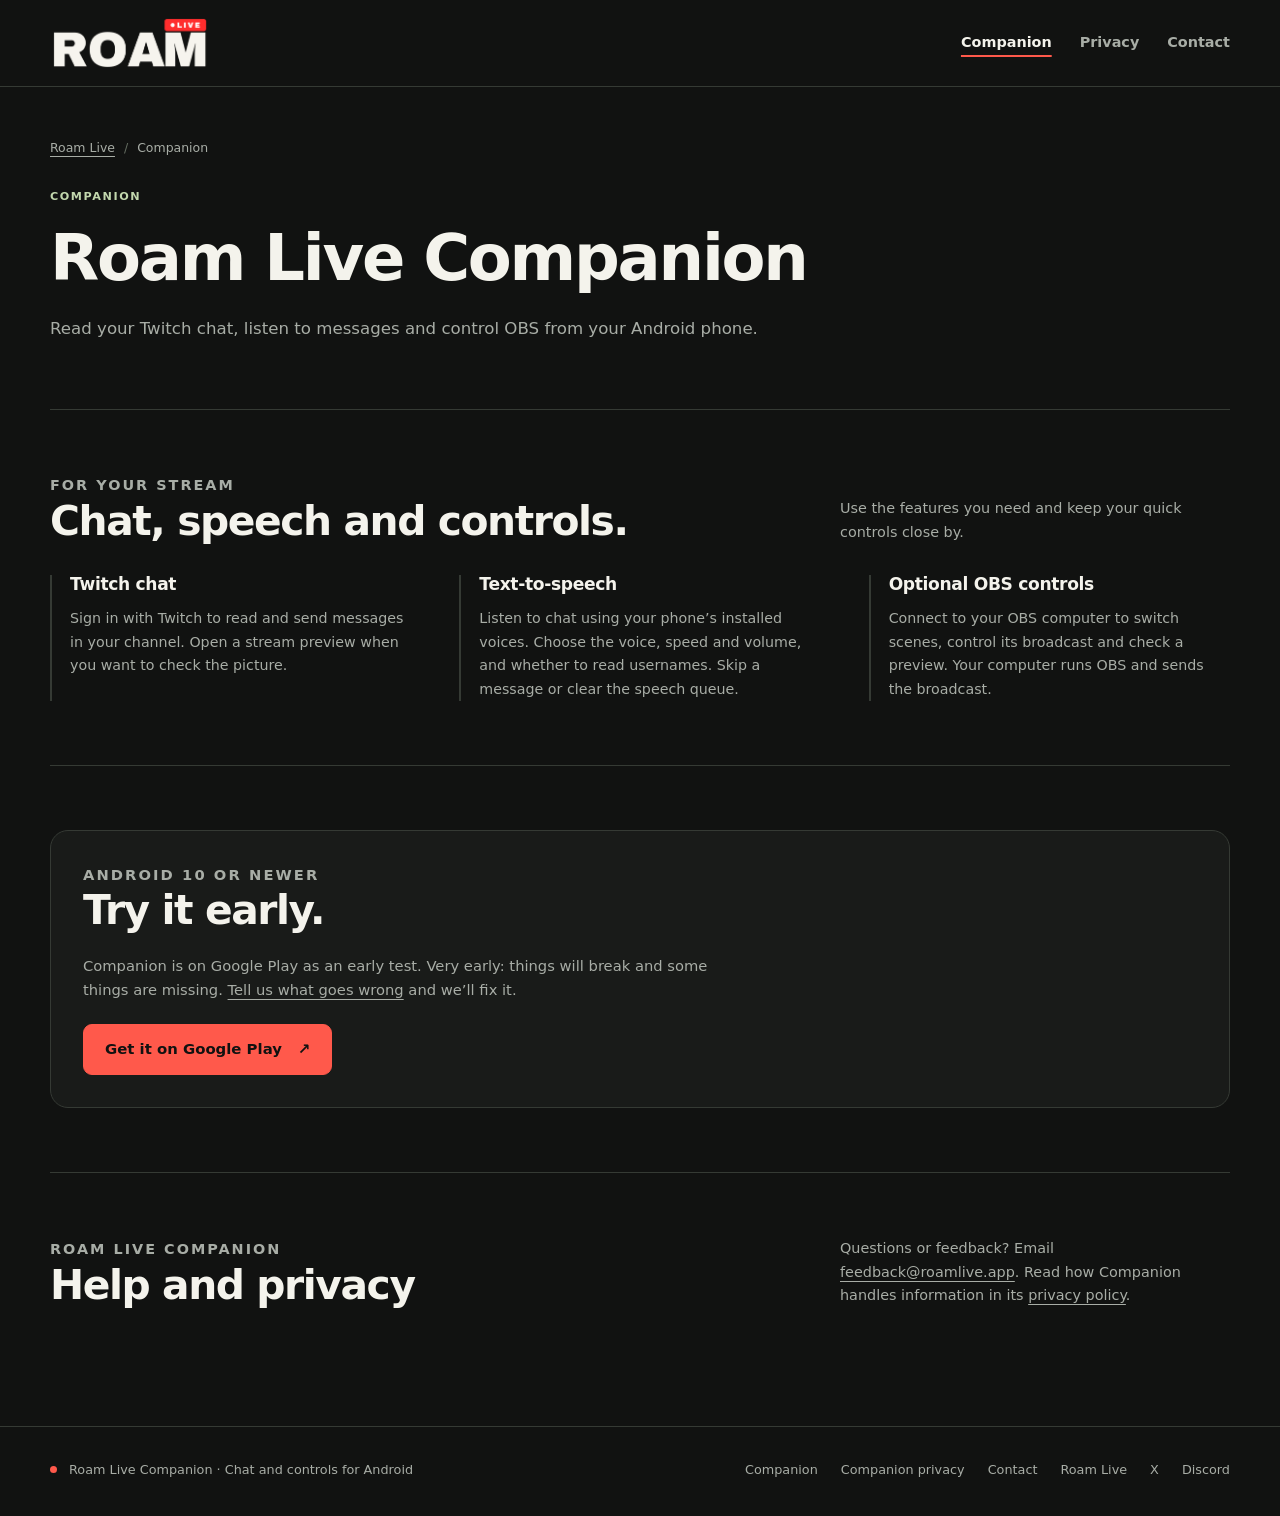
==== commit 320feba5: "Update the Companion privacy policy for YouTube and Kick chat, and add the X and Discord links The C" ====
--- a/companion/index.html
+++ b/companion/index.html
@@ -14,4 +14,4 @@
 <section class="section" aria-labelledby="companion-help">
   <div class="section-head"><div><p class="eyebrow">Roam Live Companion</p><h2 id="companion-help">Help and privacy</h2></div><p style="overflow-wrap:anywhere">Questions or feedback? Email <a href="mailto:feedback@roamlive.app">feedback@roamlive.app</a>. Read how Companion handles information in its <a href="/companion/privacy/">privacy policy</a>.</p></div>
 </section>
-</main><footer class="site-footer"><div class="wrap footer-inner"><div class="footer-brand"><span class="live-dot" aria-hidden="true"></span><span>Roam Live Companion · Chat and controls for Android</span></div><nav class="footer-links" aria-label="Footer navigation"><a href="/companion/">Companion</a><a href="/companion/privacy/">Companion privacy</a><a href="mailto:feedback@roamlive.app">Contact</a><a href="/">Roam Live</a></nav></div></footer></body></html>
+</main><footer class="site-footer"><div class="wrap footer-inner"><div class="footer-brand"><span class="live-dot" aria-hidden="true"></span><span>Roam Live Companion · Chat and controls for Android</span></div><nav class="footer-links" aria-label="Footer navigation"><a href="/companion/">Companion</a><a href="/companion/privacy/">Companion privacy</a><a href="mailto:feedback@roamlive.app">Contact</a><a href="/">Roam Live</a><a href="https://x.com/RoamLiveapp">X</a><a href="https://discord.com/invite/fCzGX3dMp">Discord</a></nav></div></footer></body></html>
